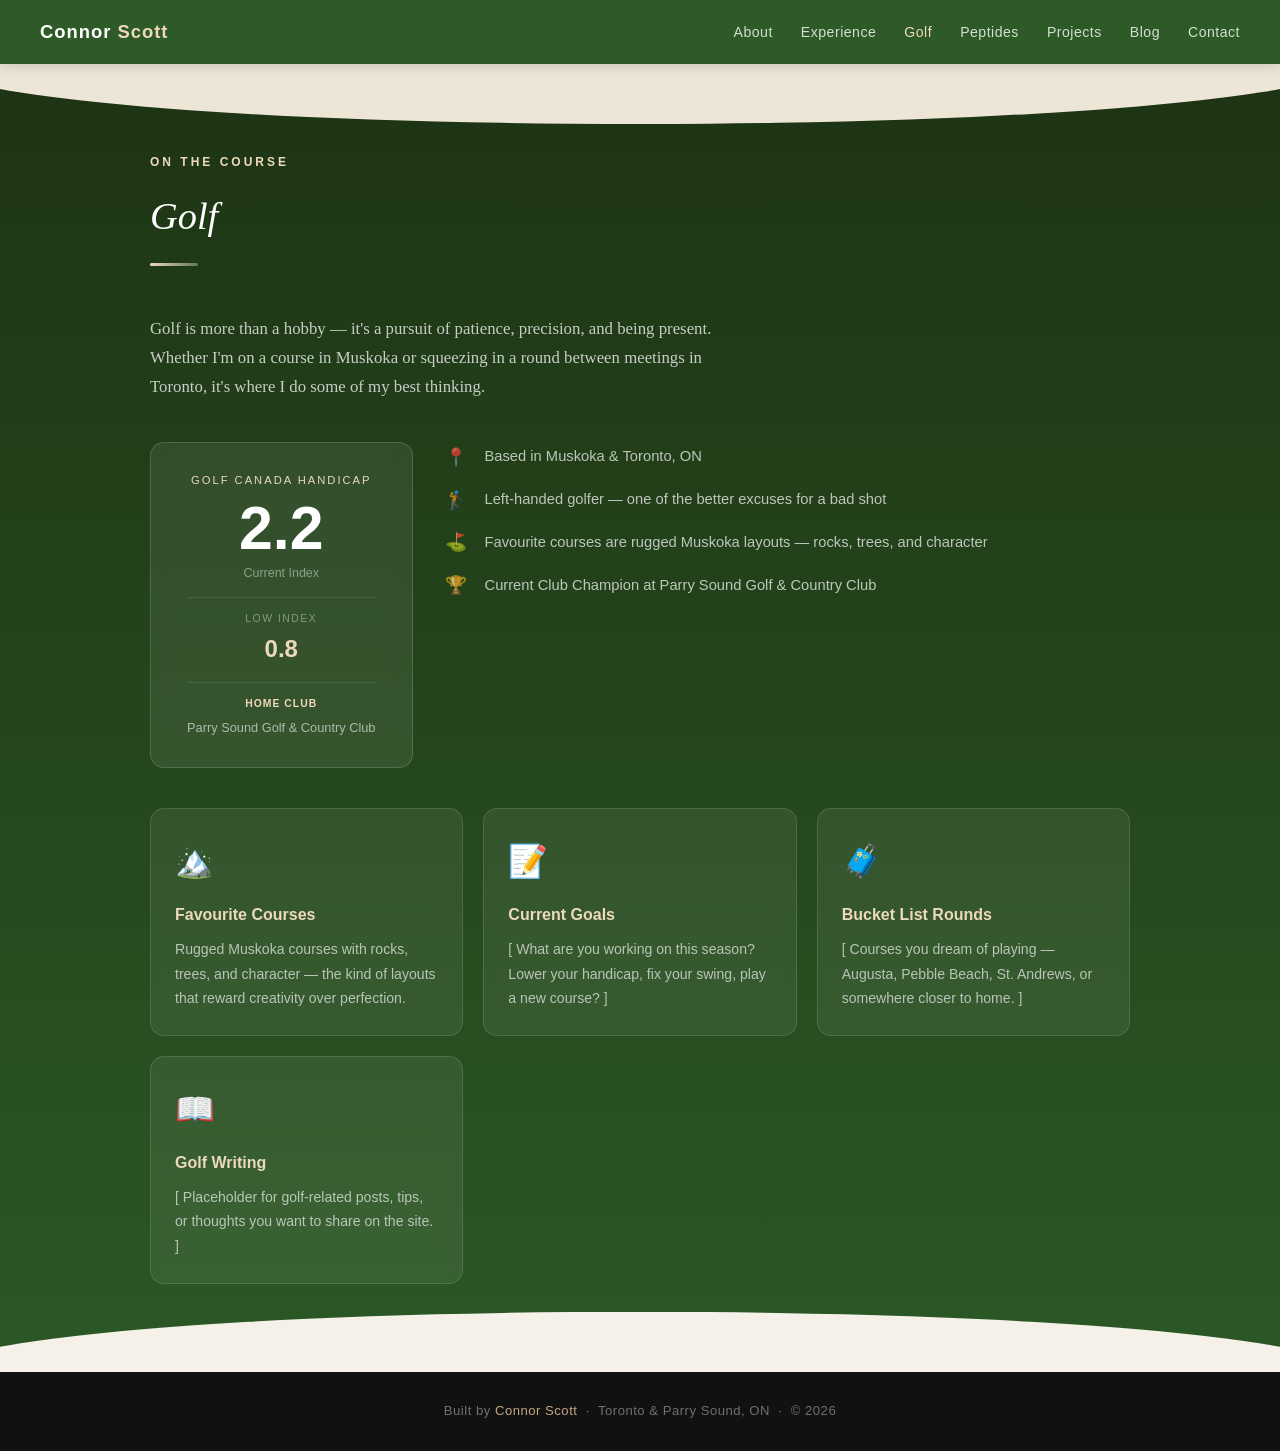
==== golf.html @ 202f4143 "Initial commit — multi-page connorscott.ca Splits single-page site into individual pages (about, exp" ====
<!DOCTYPE html>
<html lang="en">
<head>
  <meta charset="UTF-8" />
  <meta name="viewport" content="width=device-width, initial-scale=1.0" />
  <title>Golf — Connor Scott</title>
  <link rel="stylesheet" href="styles.css" />
</head>
<body>

  <!-- NAV -->
  <nav>
    <a href="index.html" class="nav-logo">Connor <span>Scott</span></a>
    <ul class="nav-links">
      <li><a href="about.html">About</a></li>
      <li><a href="experience.html">Experience</a></li>
      <li><a href="golf.html" class="active">Golf</a></li>
      <li><a href="peptides.html">Peptides</a></li>
      <li><a href="projects.html">Projects</a></li>
      <li><a href="blog.html">Blog</a></li>
      <li><a href="contact.html">Contact</a></li>
    </ul>
  </nav>

  <!-- GOLF -->
  <section id="golf">
    <div class="section-inner golf-inner">
      <p class="section-label">On The Course</p>
      <h2 class="section-title">Golf</h2>
      <div class="section-divider"></div>
      <p class="golf-intro">Golf is more than a hobby — it's a pursuit of patience, precision, and being present. Whether I'm on a course in Muskoka or squeezing in a round between meetings in Toronto, it's where I do some of my best thinking.</p>

      <div class="golf-top">
        <div class="handicap-card">
          <div class="handicap-label">Golf Canada Handicap</div>
          <div class="handicap-number">2.2</div>
          <div class="handicap-sub">Current Index</div>
          <div class="handicap-low">
            <div class="handicap-low-label">Low Index</div>
            <div class="handicap-low-number">0.8</div>
          </div>
          <div class="handicap-club">
            <strong>Home Club</strong>
            Parry Sound Golf & Country Club
          </div>
        </div>
        <div class="golf-details">
          <div class="golf-detail-row"><span class="golf-detail-icon">📍</span> Based in Muskoka & Toronto, ON</div>
          <div class="golf-detail-row"><span class="golf-detail-icon">🏌️</span> Left-handed golfer — one of the better excuses for a bad shot</div>
          <div class="golf-detail-row"><span class="golf-detail-icon">⛳</span> Favourite courses are rugged Muskoka layouts — rocks, trees, and character</div>
          <div class="golf-detail-row"><span class="golf-detail-icon">🏆</span> Current Club Champion at Parry Sound Golf & Country Club</div>
        </div>
      </div>

      <div class="golf-grid">
        <div class="golf-card">
          <div class="golf-card-icon">🏔️</div>
          <h3>Favourite Courses</h3>
          <p>Rugged Muskoka courses with rocks, trees, and character — the kind of layouts that reward creativity over perfection.</p>
        </div>
        <div class="golf-card">
          <div class="golf-card-icon">📝</div>
          <h3>Current Goals</h3>
          <p>[ What are you working on this season? Lower your handicap, fix your swing, play a new course? ]</p>
        </div>
        <div class="golf-card">
          <div class="golf-card-icon">🧳</div>
          <h3>Bucket List Rounds</h3>
          <p>[ Courses you dream of playing — Augusta, Pebble Beach, St. Andrews, or somewhere closer to home. ]</p>
        </div>
        <div class="golf-card">
          <div class="golf-card-icon">📖</div>
          <h3>Golf Writing</h3>
          <p>[ Placeholder for golf-related posts, tips, or thoughts you want to share on the site. ]</p>
        </div>
      </div>
    </div>
  </section>

  <!-- FOOTER -->
  <footer>
    <p>Built by <span>Connor Scott</span> &nbsp;·&nbsp; Toronto & Parry Sound, ON &nbsp;·&nbsp; © 2026</p>
  </footer>

</body>
</html>
---- styles.css ----
:root {
  --cream:        #F5F0E8;
  --cream-dark:   #EDE6D6;
  --tan:          #C4A882;
  --tan-dark:     #A8845A;
  --tan-light:    #EDD9BB;
  --forest:       #2D5A27;
  --forest-mid:   #3E7A36;
  --forest-light: #D4E8D0;
  --white:        #FFFFFF;
  --text-dark:    #1E1E1E;
  --text-mid:     #5A5040;
  --text-light:   #8A7A6A;
  --radius:       14px;
  --shadow:       0 4px 24px rgba(0,0,0,0.07);
}

*, *::before, *::after { box-sizing: border-box; margin: 0; padding: 0; }
html { scroll-behavior: smooth; }
body { font-family: 'Georgia', 'Times New Roman', serif; background: var(--cream); color: var(--text-dark); line-height: 1.75; }
a { color: inherit; text-decoration: none; }

/* ── NAV ─────────────────────────────────────────────── */
nav {
  position: sticky; top: 0; z-index: 100;
  background: var(--forest);
  display: flex; justify-content: space-between; align-items: center;
  padding: 0 2.5rem; height: 64px;
  box-shadow: 0 2px 12px rgba(0,0,0,0.15);
}
.nav-logo { font-size: 1.15rem; font-weight: 700; color: var(--white); letter-spacing: 1px; font-family: 'Segoe UI', sans-serif; }
.nav-logo span { color: var(--tan-light); }
.nav-links { display: flex; gap: 1.75rem; list-style: none; }
.nav-links a { color: rgba(255,255,255,0.8); font-size: 0.88rem; font-weight: 500; font-family: 'Segoe UI', sans-serif; letter-spacing: 0.5px; transition: color 0.2s; }
.nav-links a:hover { color: var(--tan-light); }
.nav-links a.active { color: var(--tan-light); }

/* ── HERO ────────────────────────────────────────────── */
#hero {
  min-height: 92vh;
  display: flex; align-items: center; justify-content: center;
  text-align: center; padding: 5rem 2rem;
  position: relative; overflow: hidden;
  background-image: url('golf-bg.jpg');
  background-size: cover;
  background-position: center 40%;
  background-repeat: no-repeat;
}
#hero::after {
  content: '';
  position: absolute; inset: 0;
  background: linear-gradient(to bottom,
    rgba(0,0,0,0.45) 0%,
    rgba(20,40,15,0.55) 60%,
    rgba(10,25,8,0.75) 100%);
  pointer-events: none;
}
#hero .hero-wave {
  position: absolute; bottom: 0; left: 0; right: 0; height: 120px;
  background: var(--cream);
  clip-path: ellipse(55% 100% at 50% 100%);
  z-index: 2;
}
.hero-content { position: relative; z-index: 3; max-width: 680px; }
.hero-avatar {
  width: 140px; height: 140px; border-radius: 50%;
  border: 5px solid var(--tan-light);
  margin: 0 auto 1.75rem;
  background: var(--forest-mid); overflow: hidden;
  box-shadow: 0 8px 40px rgba(0,0,0,0.5);
}
.hero-avatar img { width: 100%; height: 100%; object-fit: cover; }
#hero h1 { font-size: clamp(2.4rem, 5vw, 3.8rem); font-weight: 400; color: var(--white); margin-bottom: 0.4rem; letter-spacing: 1px; text-shadow: 0 2px 12px rgba(0,0,0,0.4); }
#hero h1 span { color: var(--tan-light); font-style: italic; }
.hero-tagline { font-size: 0.85rem; color: rgba(255,255,255,0.8); margin-bottom: 2.5rem; font-family: 'Segoe UI', sans-serif; letter-spacing: 1.5px; text-transform: uppercase; }
.hero-btns { display: flex; gap: 1rem; justify-content: center; flex-wrap: wrap; }
.btn { padding: 0.8rem 2rem; border-radius: 50px; font-weight: 600; font-size: 0.9rem; cursor: pointer; transition: transform 0.15s, box-shadow 0.15s; border: none; display: inline-block; font-family: 'Segoe UI', sans-serif; letter-spacing: 0.5px; }
.btn:hover { transform: translateY(-2px); box-shadow: 0 8px 24px rgba(0,0,0,0.2); }
.btn-primary { background: var(--tan); color: var(--white); }
.btn-outline  { background: transparent; color: var(--white); border: 2px solid rgba(255,255,255,0.5); }
.btn-outline:hover { border-color: var(--tan-light); color: var(--tan-light); }

/* ── SECTIONS ────────────────────────────────────────── */
section { padding: 5.5rem 2rem; }
.section-inner { max-width: 980px; margin: 0 auto; }
.section-label { font-size: 0.75rem; font-weight: 700; letter-spacing: 3px; text-transform: uppercase; color: var(--tan-dark); margin-bottom: 0.6rem; font-family: 'Segoe UI', sans-serif; }
.section-title { font-size: clamp(1.8rem, 3vw, 2.6rem); font-weight: 400; color: var(--forest); margin-bottom: 0.8rem; font-style: italic; }
.section-divider { width: 48px; height: 3px; border-radius: 2px; background: linear-gradient(90deg, var(--tan), var(--forest-mid)); margin-bottom: 3rem; }

/* ── ABOUT ───────────────────────────────────────────── */
#about { background: var(--cream); }
.about-grid { display: grid; grid-template-columns: 1.2fr 1fr; gap: 3.5rem; align-items: start; }
.about-text p { color: var(--text-mid); margin-bottom: 1.1rem; font-size: 1.05rem; }
.about-text a { color: var(--forest); font-weight: 600; border-bottom: 1px solid var(--forest-light); transition: border-color 0.2s; }
.about-text a:hover { border-color: var(--forest); }
.passion-chips { display: flex; flex-wrap: wrap; gap: 0.6rem; margin-top: 1.5rem; }
.chip { padding: 0.4rem 1rem; border-radius: 50px; font-size: 0.82rem; font-weight: 600; font-family: 'Segoe UI', sans-serif; }
.chip-tan    { background: var(--tan-light); color: var(--tan-dark); }
.chip-forest { background: var(--forest-light); color: var(--forest); }
.about-card { background: var(--forest); border-radius: var(--radius); padding: 2.25rem; color: var(--white); box-shadow: var(--shadow); }
.about-card h3 { font-size: 0.75rem; font-weight: 700; margin-bottom: 1.5rem; color: var(--tan-light); text-transform: uppercase; letter-spacing: 2px; font-family: 'Segoe UI', sans-serif; }
.about-stat { display: flex; align-items: center; gap: 1rem; padding: 0.8rem 0; border-bottom: 1px solid rgba(255,255,255,0.08); }
.about-stat:last-child { border-bottom: none; }
.about-stat-icon { width: 38px; height: 38px; background: rgba(255,255,255,0.08); border-radius: 8px; display: flex; align-items: center; justify-content: center; font-size: 1.1rem; flex-shrink: 0; }
.about-stat-label { font-size: 0.72rem; color: rgba(255,255,255,0.5); font-family: 'Segoe UI', sans-serif; }
.about-stat-value { font-size: 0.92rem; font-weight: 600; font-family: 'Segoe UI', sans-serif; }

/* ── WHOOP CARD ──────────────────────────────────────── */
.whoop-section { margin-top: 3rem; }
.whoop-card { background: #0a0a0a; border-radius: var(--radius); padding: 2rem 2.25rem; box-shadow: 0 8px 32px rgba(0,0,0,0.15); border: 1px solid rgba(255,255,255,0.06); }
.whoop-header { display: flex; align-items: center; justify-content: space-between; margin-bottom: 1.75rem; }
.whoop-logo { display: flex; align-items: center; gap: 0.75rem; }
.whoop-logo-icon { width: 36px; height: 36px; border-radius: 8px; background: #e8fe20; display: flex; align-items: center; justify-content: center; font-size: 1rem; font-weight: 900; color: #000; font-family: 'Segoe UI', sans-serif; }
.whoop-logo-text { font-size: 1rem; font-weight: 700; color: #fff; font-family: 'Segoe UI', sans-serif; letter-spacing: 2px; text-transform: uppercase; }
.whoop-date { font-size: 0.75rem; color: rgba(255,255,255,0.35); font-family: 'Segoe UI', sans-serif; letter-spacing: 1px; }
.whoop-stats { display: grid; grid-template-columns: repeat(5, 1fr); gap: 1rem; }
.whoop-stat { text-align: center; }
.whoop-ring { width: 64px; height: 64px; border-radius: 50%; margin: 0 auto 0.6rem; display: flex; align-items: center; justify-content: center; font-size: 1.1rem; font-weight: 800; font-family: 'Segoe UI', sans-serif; position: relative; }
.whoop-ring.recovery { background: conic-gradient(#4ade80 0% 78%, #1f2a1f 78% 100%); color: #4ade80; }
.whoop-ring.hrv      { background: conic-gradient(#60a5fa 0% 65%, #1a1f2a 65% 100%); color: #60a5fa; }
.whoop-ring.sleep    { background: conic-gradient(#a78bfa 0% 82%, #1a1a2a 82% 100%); color: #a78bfa; }
.whoop-ring.strain   { background: conic-gradient(#fb923c 0% 55%, #2a1a0f 55% 100%); color: #fb923c; }
.whoop-ring.rhr      { background: conic-gradient(#f87171 0% 70%, #2a1010 70% 100%); color: #f87171; }
.whoop-ring::after { content: ''; position: absolute; inset: 7px; border-radius: 50%; background: #0a0a0a; }
.whoop-ring span { position: relative; z-index: 1; font-size: 0.9rem; }
.whoop-stat-label { font-size: 0.7rem; color: rgba(255,255,255,0.4); text-transform: uppercase; letter-spacing: 1px; font-family: 'Segoe UI', sans-serif; margin-bottom: 0.15rem; }
.whoop-stat-value { font-size: 0.8rem; color: rgba(255,255,255,0.7); font-family: 'Segoe UI', sans-serif; font-weight: 600; }
.whoop-note { margin-top: 1.25rem; font-size: 0.72rem; color: rgba(255,255,255,0.25); font-family: 'Segoe UI', sans-serif; text-align: right; }

/* ── EXPERIENCE ──────────────────────────────────────── */
#experience { background: radial-gradient(ellipse at 100% 0%, rgba(196,168,130,0.12) 0%, transparent 60%), var(--cream-dark); }
.experience-list { display: flex; flex-direction: column; gap: 1.25rem; }
.exp-card { background: var(--white); border: 1px solid rgba(196,168,130,0.3); border-radius: var(--radius); padding: 1.5rem 1.75rem; box-shadow: var(--shadow); display: flex; gap: 1.25rem; align-items: flex-start; }
.exp-icon { width: 48px; height: 48px; border-radius: 10px; display: flex; align-items: center; justify-content: center; font-size: 1.4rem; flex-shrink: 0; }
.exp-icon.forest { background: var(--forest-light); }
.exp-icon.tan    { background: var(--tan-light); }
.exp-body { flex: 1; }
.exp-company { font-size: 0.75rem; font-weight: 700; text-transform: uppercase; letter-spacing: 1.5px; color: var(--tan-dark); margin-bottom: 0.2rem; font-family: 'Segoe UI', sans-serif; }
.exp-role { font-size: 1.05rem; font-weight: 600; color: var(--forest); margin-bottom: 0.2rem; font-family: 'Segoe UI', sans-serif; }
.exp-date { font-size: 0.8rem; color: var(--text-light); margin-bottom: 0.5rem; font-family: 'Segoe UI', sans-serif; }
.exp-desc { font-size: 0.92rem; color: var(--text-mid); }

/* ── GOLF ────────────────────────────────────────────── */
#golf {
  position: relative; overflow: hidden;
  background: linear-gradient(to bottom, rgba(30,50,20,0.85), rgba(45,90,39,0.9));
  background-color: #1a3d16;
}
#golf::before { content: ''; position: absolute; top: 0; left: 0; right: 0; height: 60px; background: var(--cream-dark); clip-path: ellipse(55% 100% at 50% 0%); }
#golf::after  { content: ''; position: absolute; bottom: 0; left: 0; right: 0; height: 60px; background: var(--cream); clip-path: ellipse(55% 100% at 50% 100%); }
#golf .section-label { color: var(--tan-light); }
#golf .section-title { color: var(--white); }
#golf .section-divider { background: linear-gradient(90deg, var(--tan-light), rgba(255,255,255,0.3)); }
.golf-inner { position: relative; z-index: 1; }
.golf-intro { color: rgba(255,255,255,0.75); font-size: 1.05rem; max-width: 600px; margin-bottom: 2.5rem; }
.golf-top { display: grid; grid-template-columns: auto 1fr; gap: 2rem; align-items: start; margin-bottom: 2.5rem; }
.handicap-card { background: rgba(255,255,255,0.08); border: 1px solid rgba(255,255,255,0.15); border-radius: var(--radius); padding: 1.75rem 2.25rem; text-align: center; min-width: 200px; backdrop-filter: blur(8px); }
.handicap-label { font-size: 0.7rem; text-transform: uppercase; letter-spacing: 2px; color: var(--tan-light); font-family: 'Segoe UI', sans-serif; margin-bottom: 0.5rem; }
.handicap-number { font-size: 3.8rem; font-weight: 800; color: var(--white); font-family: 'Segoe UI', sans-serif; line-height: 1; margin-bottom: 0.25rem; }
.handicap-sub { font-size: 0.78rem; color: rgba(255,255,255,0.45); font-family: 'Segoe UI', sans-serif; }
.handicap-low { margin-top: 0.75rem; padding-top: 0.75rem; border-top: 1px solid rgba(255,255,255,0.1); }
.handicap-low-label { font-size: 0.65rem; text-transform: uppercase; letter-spacing: 1.5px; color: rgba(255,255,255,0.4); font-family: 'Segoe UI', sans-serif; }
.handicap-low-number { font-size: 1.5rem; font-weight: 700; color: var(--tan-light); font-family: 'Segoe UI', sans-serif; }
.handicap-club { margin-top: 0.75rem; padding-top: 0.75rem; border-top: 1px solid rgba(255,255,255,0.1); font-size: 0.8rem; color: rgba(255,255,255,0.6); font-family: 'Segoe UI', sans-serif; }
.handicap-club strong { color: var(--tan-light); display: block; font-size: 0.65rem; text-transform: uppercase; letter-spacing: 1px; margin-bottom: 0.2rem; }
.golf-details { display: flex; flex-direction: column; gap: 0.75rem; }
.golf-detail-row { display: flex; align-items: center; gap: 0.75rem; color: rgba(255,255,255,0.7); font-size: 0.92rem; font-family: 'Segoe UI', sans-serif; }
.golf-detail-icon { font-size: 1.1rem; width: 28px; flex-shrink: 0; }
.golf-grid { display: grid; grid-template-columns: repeat(auto-fill, minmax(240px, 1fr)); gap: 1.25rem; }
.golf-card { background: rgba(255,255,255,0.07); border: 1px solid rgba(255,255,255,0.12); border-radius: var(--radius); padding: 1.5rem; backdrop-filter: blur(8px); transition: background 0.2s, transform 0.2s; }
.golf-card:hover { background: rgba(255,255,255,0.12); transform: translateY(-3px); }
.golf-card-icon { font-size: 2rem; margin-bottom: 0.75rem; }
.golf-card h3 { font-size: 1rem; color: var(--tan-light); margin-bottom: 0.5rem; font-family: 'Segoe UI', sans-serif; font-weight: 600; }
.golf-card p  { font-size: 0.88rem; color: rgba(255,255,255,0.65); font-family: 'Segoe UI', sans-serif; }

/* ── PEPTIDES ────────────────────────────────────────── */
#peptides { background: var(--cream); }
.peptides-intro { color: var(--text-mid); font-size: 1.05rem; max-width: 640px; margin-bottom: 3rem; }
.peptides-grid { display: grid; grid-template-columns: repeat(auto-fill, minmax(280px, 1fr)); gap: 1.5rem; }
.peptide-card { background: var(--white); border: 1px solid rgba(196,168,130,0.3); border-radius: var(--radius); padding: 1.5rem; box-shadow: var(--shadow); transition: transform 0.2s, box-shadow 0.2s; border-top: 3px solid var(--forest-mid); }
.peptide-card:hover { transform: translateY(-3px); box-shadow: 0 10px 30px rgba(0,0,0,0.1); }
.peptide-tag { font-size: 0.72rem; font-weight: 700; text-transform: uppercase; letter-spacing: 1.5px; color: var(--tan-dark); margin-bottom: 0.5rem; font-family: 'Segoe UI', sans-serif; }
.peptide-card h3 { font-size: 1.05rem; color: var(--forest); margin-bottom: 0.5rem; font-family: 'Segoe UI', sans-serif; font-weight: 600; }
.peptide-card p  { font-size: 0.9rem; color: var(--text-mid); margin-bottom: 1rem; }
.peptide-link { font-size: 0.85rem; font-weight: 600; color: var(--forest-mid); font-family: 'Segoe UI', sans-serif; transition: color 0.2s; }
.peptide-link:hover { color: var(--tan-dark); }

/* ── PROJECTS ────────────────────────────────────────── */
#projects { background: radial-gradient(ellipse at 0% 100%, rgba(45,90,39,0.08) 0%, transparent 50%), var(--cream-dark); }
.projects-grid { display: grid; grid-template-columns: repeat(auto-fill, minmax(280px, 1fr)); gap: 1.5rem; }
.project-card { background: var(--white); border: 1px solid rgba(196,168,130,0.25); border-radius: var(--radius); overflow: hidden; box-shadow: var(--shadow); transition: transform 0.2s, box-shadow 0.2s; }
.project-card:hover { transform: translateY(-4px); box-shadow: 0 14px 32px rgba(0,0,0,0.1); }
.project-thumb { height: 150px; display: flex; align-items: center; justify-content: center; font-size: 2.8rem; }
.project-thumb.forest { background: linear-gradient(135deg, var(--forest), var(--forest-mid)); }
.project-thumb.tan    { background: linear-gradient(135deg, var(--tan-dark), var(--tan)); }
.project-thumb.mixed  { background: linear-gradient(135deg, var(--forest), var(--tan-dark)); }
.project-body { padding: 1.25rem; }
.project-tag { font-size: 0.72rem; font-weight: 700; text-transform: uppercase; letter-spacing: 1.5px; color: var(--tan-dark); margin-bottom: 0.4rem; font-family: 'Segoe UI', sans-serif; }
.project-body h3 { font-size: 1.05rem; color: var(--forest); margin-bottom: 0.5rem; font-family: 'Segoe UI', sans-serif; }
.project-body p  { font-size: 0.88rem; color: var(--text-mid); margin-bottom: 1rem; }
.project-link { font-size: 0.83rem; font-weight: 600; color: var(--forest-mid); font-family: 'Segoe UI', sans-serif; transition: color 0.2s; }
.project-link:hover { color: var(--tan-dark); }

/* ── BLOG ────────────────────────────────────────────── */
#blog { background: var(--cream); }
.blog-grid { display: grid; grid-template-columns: repeat(auto-fill, minmax(290px, 1fr)); gap: 1.5rem; }
.blog-card { background: var(--white); border: 1px solid rgba(196,168,130,0.25); border-radius: var(--radius); padding: 1.5rem; box-shadow: var(--shadow); transition: transform 0.2s; }
.blog-card:hover { transform: translateY(-3px); }
.blog-date { font-size: 0.75rem; color: var(--tan-dark); font-weight: 700; margin-bottom: 0.5rem; text-transform: uppercase; letter-spacing: 1.5px; font-family: 'Segoe UI', sans-serif; }
.blog-card h3 { font-size: 1.05rem; color: var(--forest); margin-bottom: 0.6rem; font-family: 'Segoe UI', sans-serif; }
.blog-card p  { font-size: 0.9rem; color: var(--text-mid); margin-bottom: 1rem; }
.read-more { font-size: 0.83rem; font-weight: 600; color: var(--forest-mid); font-family: 'Segoe UI', sans-serif; transition: color 0.2s; }
.read-more:hover { color: var(--tan-dark); }

/* ── CONTACT ─────────────────────────────────────────── */
#contact { background: radial-gradient(ellipse at 30% 70%, rgba(196,168,130,0.15) 0%, transparent 50%), linear-gradient(160deg, var(--forest) 0%, #1a3d16 100%); }
#contact .section-label { color: var(--tan-light); }
#contact .section-title { color: var(--white); }
#contact .section-divider { background: linear-gradient(90deg, var(--tan-light), rgba(255,255,255,0.2)); }
.contact-grid { display: grid; grid-template-columns: 1fr 1fr; gap: 3.5rem; align-items: start; }
.contact-intro { color: rgba(255,255,255,0.75); font-size: 1.05rem; margin-bottom: 2rem; }
.contact-links { display: flex; flex-direction: column; gap: 1rem; }
.contact-link-item { display: flex; align-items: center; gap: 0.85rem; color: rgba(255,255,255,0.8); font-size: 0.95rem; font-family: 'Segoe UI', sans-serif; transition: color 0.2s; }
.contact-link-item:hover { color: var(--tan-light); }
.contact-icon { width: 40px; height: 40px; border-radius: 9px; background: rgba(255,255,255,0.1); display: flex; align-items: center; justify-content: center; font-size: 1.1rem; flex-shrink: 0; }
.contact-form { background: rgba(255,255,255,0.07); border-radius: var(--radius); padding: 2rem; border: 1px solid rgba(255,255,255,0.12); }
.form-group { margin-bottom: 1.25rem; }
.form-group label { display: block; font-size: 0.82rem; font-weight: 600; color: rgba(255,255,255,0.7); margin-bottom: 0.4rem; font-family: 'Segoe UI', sans-serif; letter-spacing: 0.5px; }
.form-group input, .form-group textarea { width: 100%; background: rgba(255,255,255,0.08); border: 1px solid rgba(255,255,255,0.15); border-radius: 8px; padding: 0.75rem 1rem; color: var(--white); font-family: 'Segoe UI', sans-serif; font-size: 0.95rem; outline: none; transition: border-color 0.2s; resize: none; }
.form-group input::placeholder, .form-group textarea::placeholder { color: rgba(255,255,255,0.3); }
.form-group input:focus, .form-group textarea:focus { border-color: var(--tan-light); }
.form-group textarea { height: 110px; }

/* ── FOOTER ──────────────────────────────────────────── */
footer { background: #111; color: rgba(255,255,255,0.4); text-align: center; padding: 1.75rem 2rem; font-size: 0.82rem; font-family: 'Segoe UI', sans-serif; letter-spacing: 0.5px; }
footer span { color: var(--tan); }

/* ── RESPONSIVE ──────────────────────────────────────── */
@media (max-width: 720px) {
  .about-grid, .contact-grid { grid-template-columns: 1fr; }
  .nav-links { gap: 1rem; font-size: 0.78rem; }
  .whoop-stats { grid-template-columns: repeat(3, 1fr); }
  .golf-top { grid-template-columns: 1fr; }
}
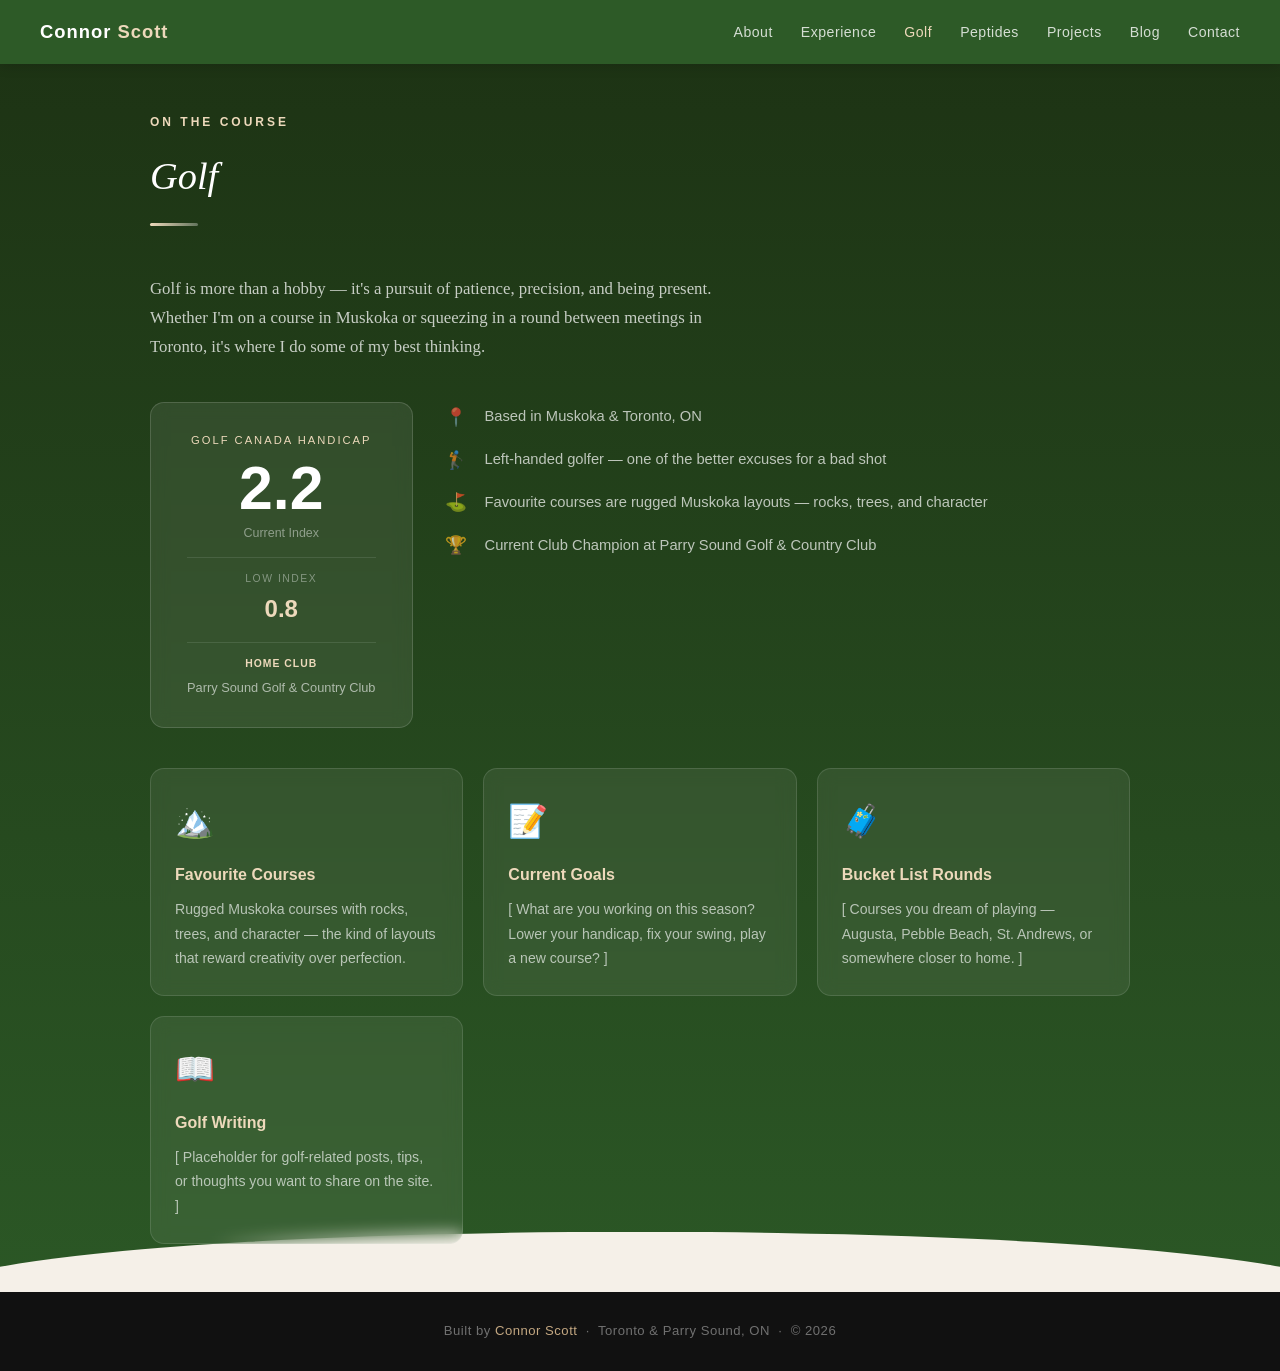
==== commit c262a7ce: "Remove wave and tighten spacing on standalone golf page Hides ::before cream wave (designed for home" ====
--- a/golf.html
+++ b/golf.html
@@ -5,6 +5,10 @@
   <meta name="viewport" content="width=device-width, initial-scale=1.0" />
   <title>Golf — Connor Scott</title>
   <link rel="stylesheet" href="styles.css" />
+  <style>
+    #golf::before { display: none; }
+    #golf { padding-top: 3rem; padding-bottom: 3rem; }
+  </style>
 </head>
 <body>
 
--- a/styles.css
+++ b/styles.css
@@ -88,7 +88,7 @@
 .section-divider { width: 48px; height: 3px; border-radius: 2px; background: linear-gradient(90deg, var(--tan), var(--forest-mid)); margin-bottom: 3rem; }
 
 /* ── ABOUT ───────────────────────────────────────────── */
-#about { background: var(--cream); }
+#about { background: var(--cream); padding-top: 3rem; padding-bottom: 3rem; min-height: calc(100vh - 64px); }
 .about-grid { display: grid; grid-template-columns: 1.2fr 1fr; gap: 3.5rem; align-items: start; }
 .about-text p { color: var(--text-mid); margin-bottom: 1.1rem; font-size: 1.05rem; }
 .about-text a { color: var(--forest); font-weight: 600; border-bottom: 1px solid var(--forest-light); transition: border-color 0.2s; }
@@ -128,7 +128,7 @@
 .whoop-note { margin-top: 1.25rem; font-size: 0.72rem; color: rgba(255,255,255,0.25); font-family: 'Segoe UI', sans-serif; text-align: right; }
 
 /* ── EXPERIENCE ──────────────────────────────────────── */
-#experience { background: radial-gradient(ellipse at 100% 0%, rgba(196,168,130,0.12) 0%, transparent 60%), var(--cream-dark); }
+#experience { background: radial-gradient(ellipse at 100% 0%, rgba(196,168,130,0.12) 0%, transparent 60%), var(--cream-dark); padding-top: 3rem; padding-bottom: 3rem; min-height: calc(100vh - 64px); }
 .experience-list { display: flex; flex-direction: column; gap: 1.25rem; }
 .exp-card { background: var(--white); border: 1px solid rgba(196,168,130,0.3); border-radius: var(--radius); padding: 1.5rem 1.75rem; box-shadow: var(--shadow); display: flex; gap: 1.25rem; align-items: flex-start; }
 .exp-icon { width: 48px; height: 48px; border-radius: 10px; display: flex; align-items: center; justify-content: center; font-size: 1.4rem; flex-shrink: 0; }
@@ -213,7 +213,7 @@
 .read-more:hover { color: var(--tan-dark); }
 
 /* ── CONTACT ─────────────────────────────────────────── */
-#contact { background: radial-gradient(ellipse at 30% 70%, rgba(196,168,130,0.15) 0%, transparent 50%), linear-gradient(160deg, var(--forest) 0%, #1a3d16 100%); }
+#contact { background: radial-gradient(ellipse at 30% 70%, rgba(196,168,130,0.15) 0%, transparent 50%), linear-gradient(160deg, var(--forest) 0%, #1a3d16 100%); padding-top: 3rem; padding-bottom: 3rem; min-height: calc(100vh - 64px); display: flex; align-items: center; }
 #contact .section-label { color: var(--tan-light); }
 #contact .section-title { color: var(--white); }
 #contact .section-divider { background: linear-gradient(90deg, var(--tan-light), rgba(255,255,255,0.2)); }
